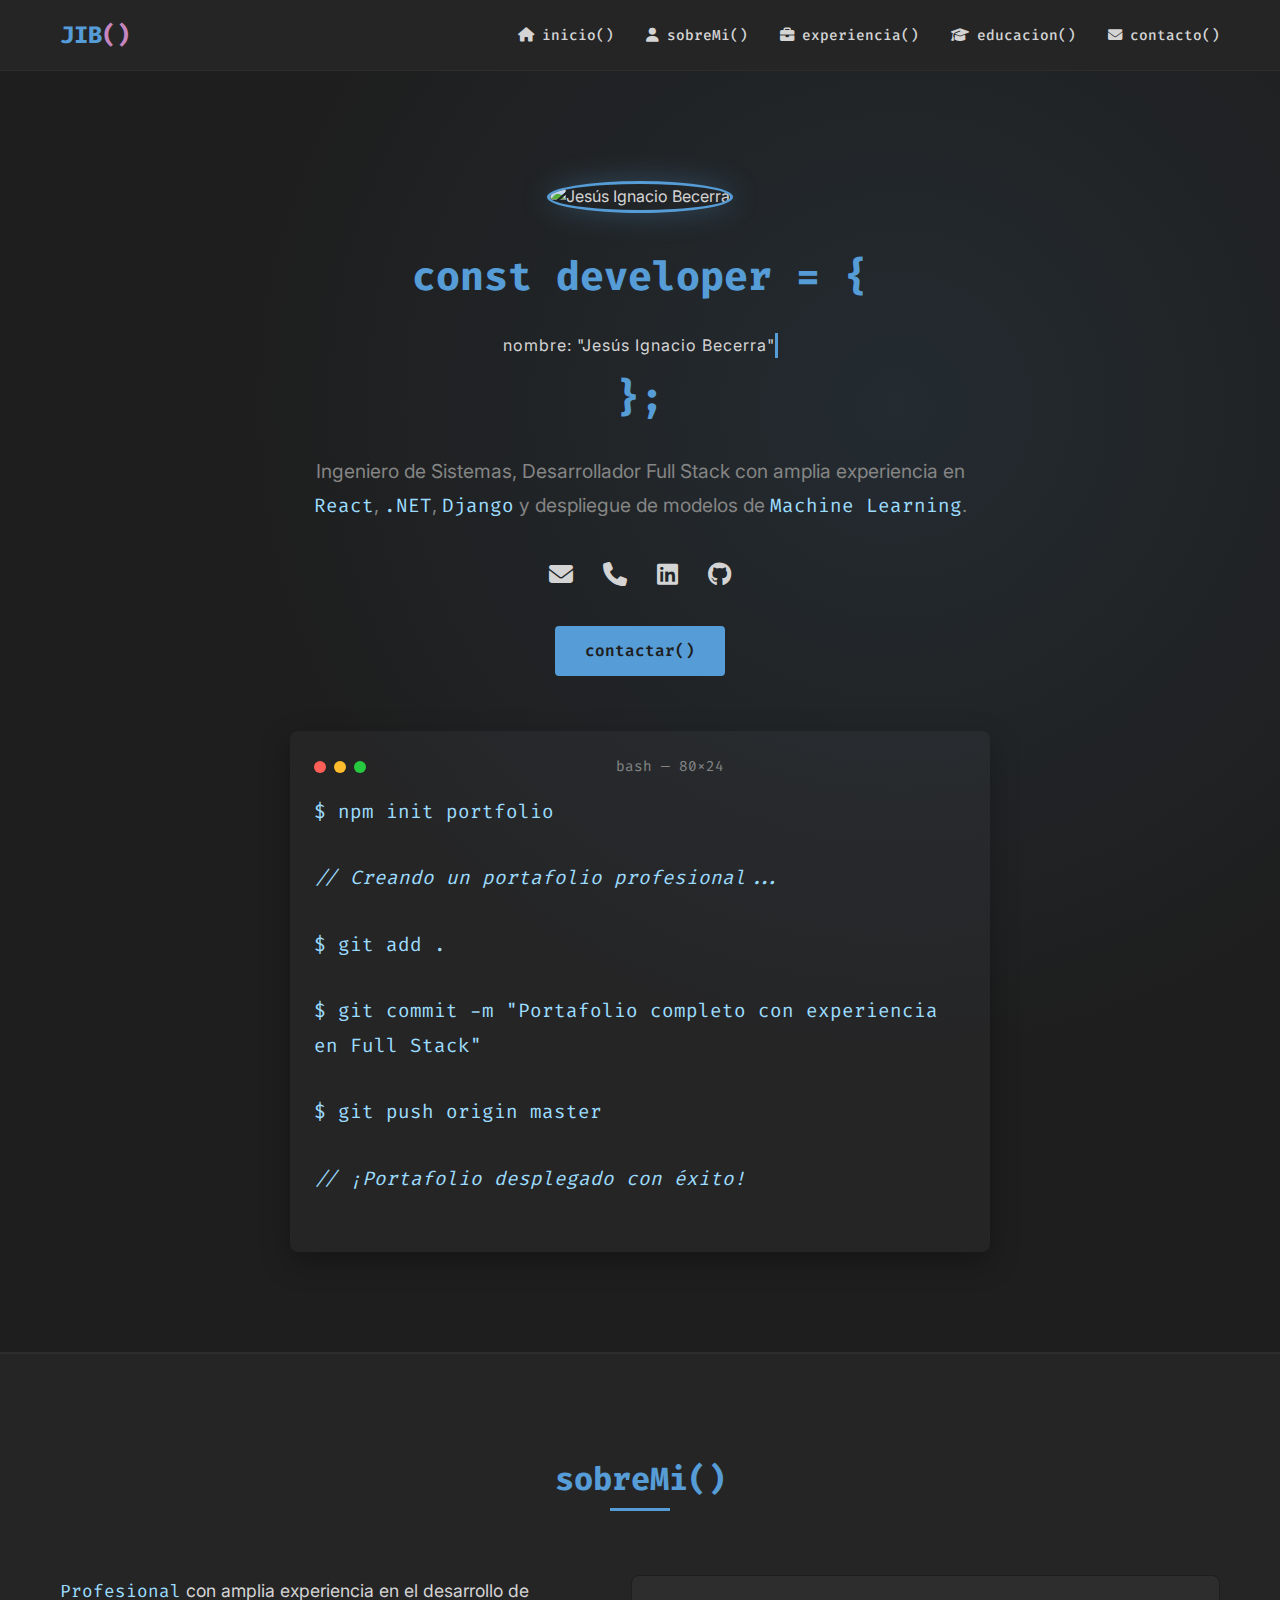
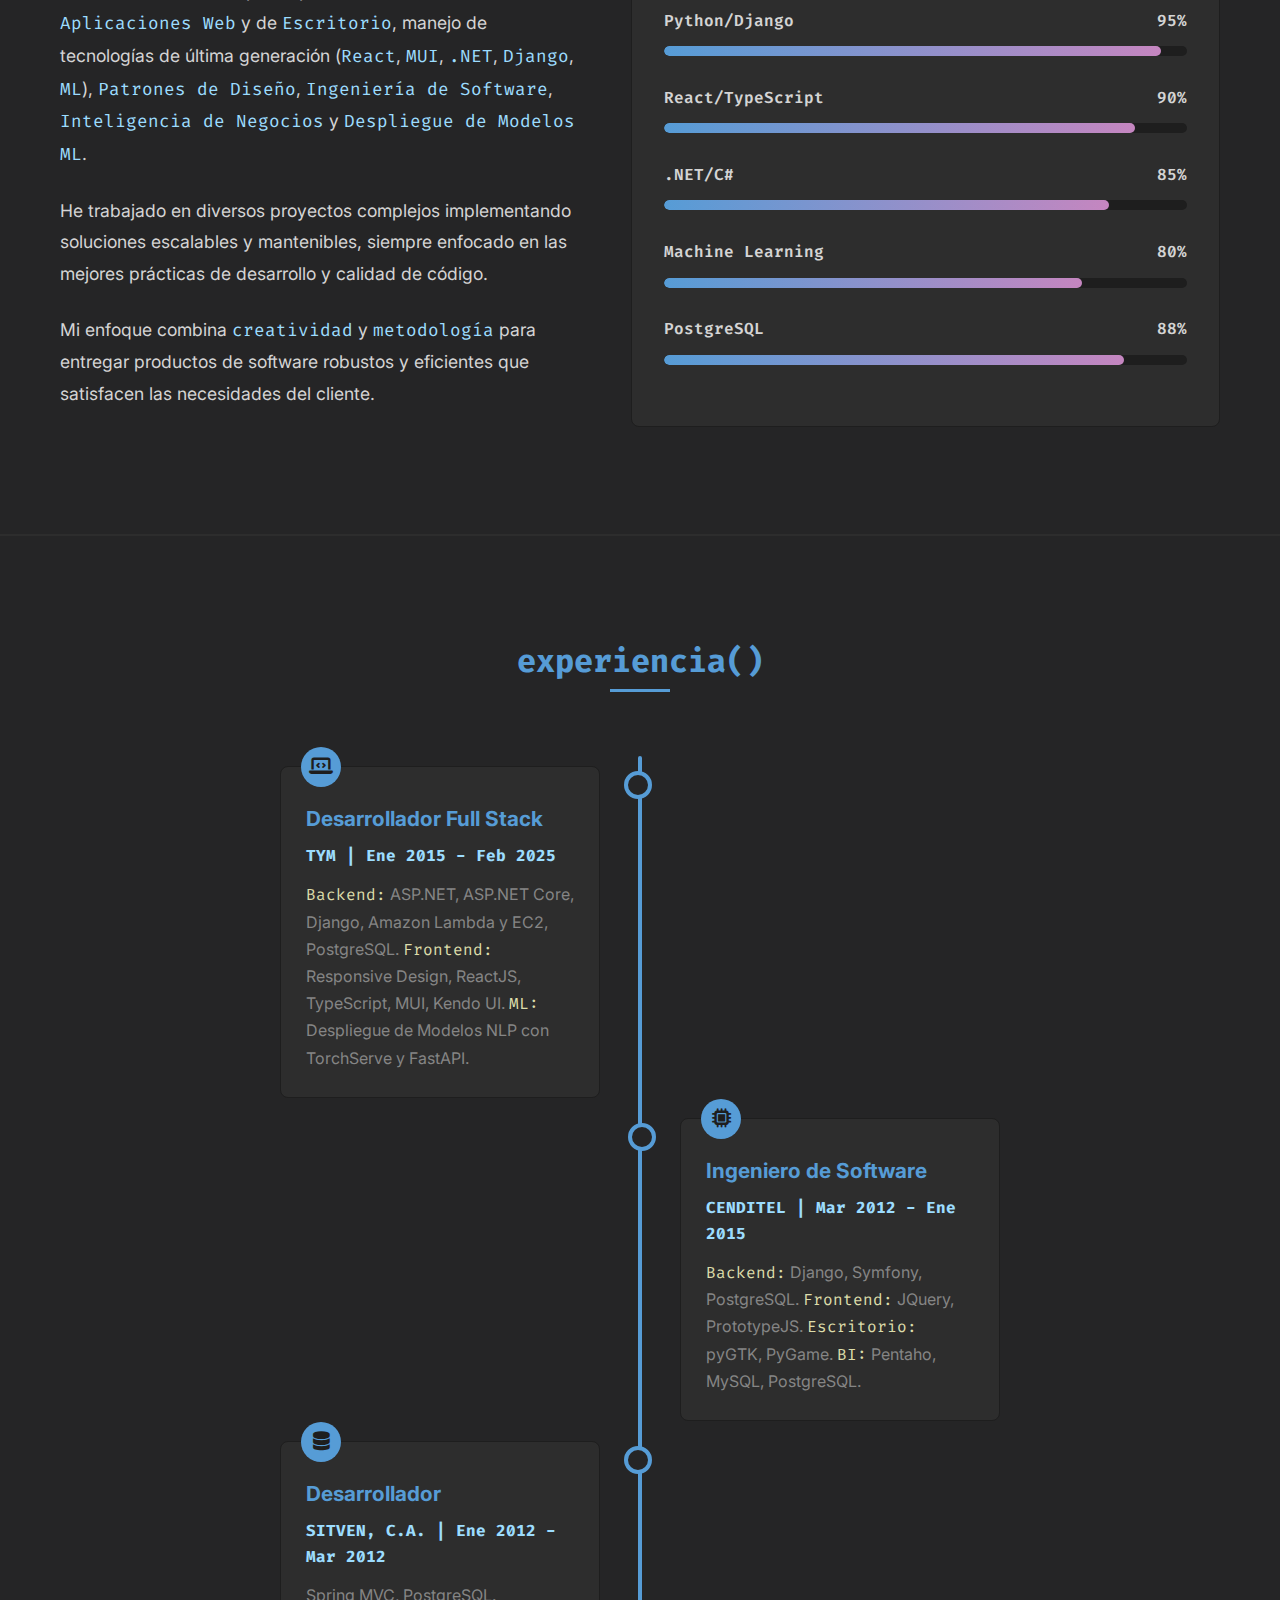
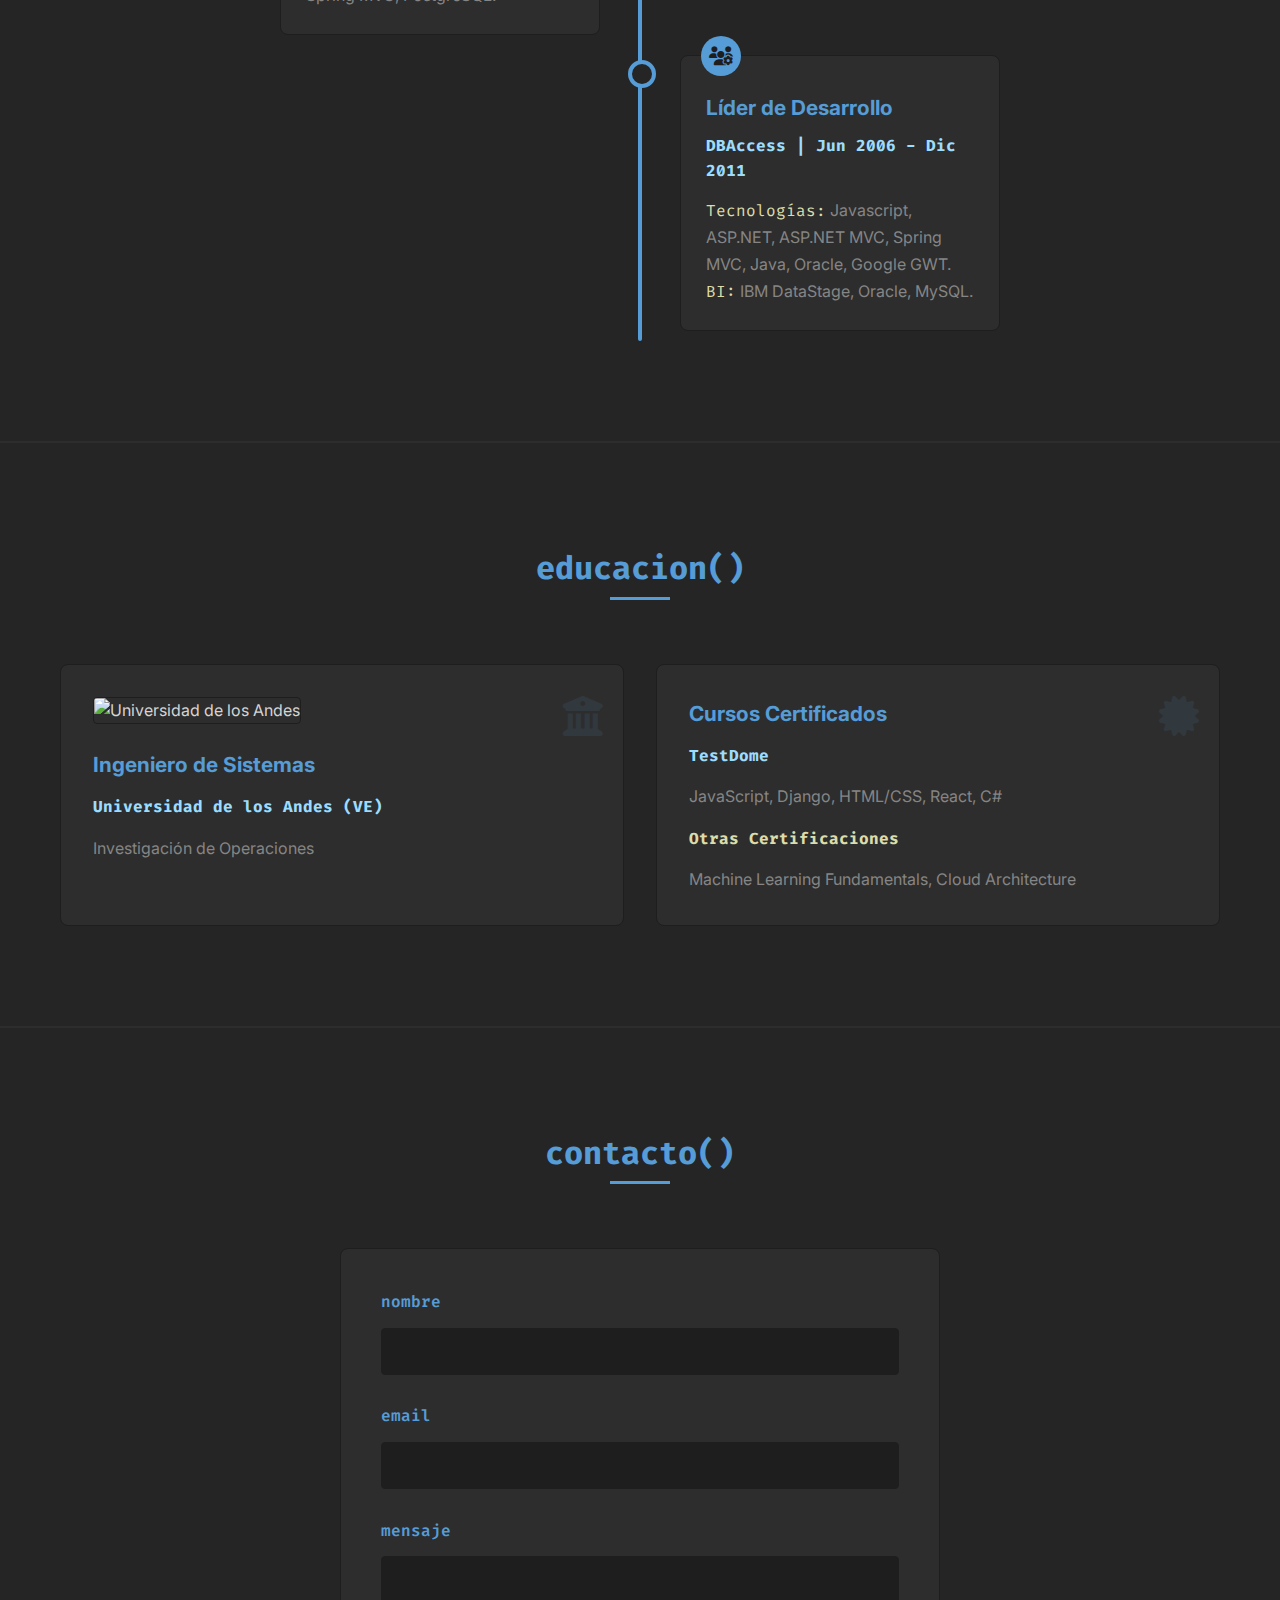
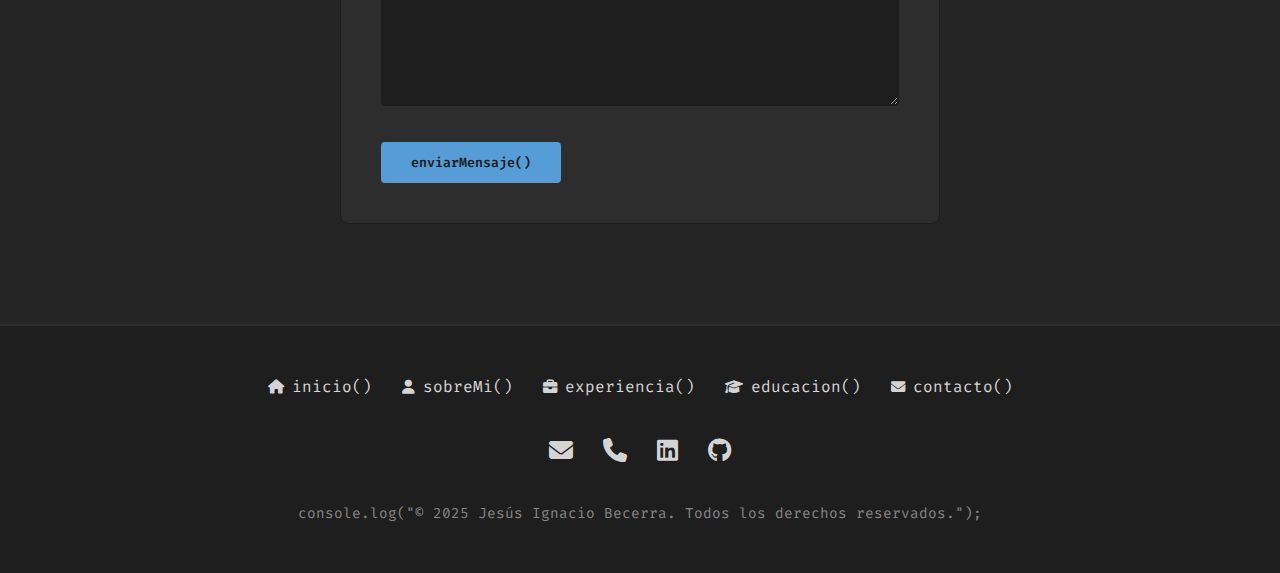
==== index.html @ 520ccb28 "Initial commit" ====
<!DOCTYPE html>
<html lang="es">
<head>
    <meta charset="UTF-8">
    <meta name="viewport" content="width=device-width, initial-scale=1.0">
    <title>Jesús Ignacio Becerra - Desarrollador Full Stack</title>
    <link rel="stylesheet" href="https://cdnjs.cloudflare.com/ajax/libs/font-awesome/6.4.0/css/all.min.css">
    <link href="https://fonts.googleapis.com/css2?family=Fira+Code:wght@400;500;700&family=Inter:wght@400;600;700&display=swap" rel="stylesheet">
    <link rel="stylesheet" href="styles.css">
</head>
<body>
    <!-- Header -->
    <header id="header">
        <div class="container">
            <nav>
                <div class="logo">JIB<span>()</span></div>
                <ul class="nav-links">
                    <li><a href="#home"><i class="fas fa-home"></i> inicio()</a></li>
                    <li><a href="#about"><i class="fas fa-user"></i> sobreMi()</a></li>
                    <li><a href="#experience"><i class="fas fa-briefcase"></i> experiencia()</a></li>
                    <li><a href="#education"><i class="fas fa-graduation-cap"></i> educacion()</a></li>
                    <li><a href="#contact"><i class="fas fa-envelope"></i> contacto()</a></li>
                </ul>
                <div class="hamburger">
                    <i class="fas fa-bars"></i>
                </div>
            </nav>
        </div>
    </header>

    <!-- Hero Section -->
    <section id="home" class="hero">
        <div class="container">
            <div class="hero-content">
                <img src="https://via.placeholder.com/150" alt="Jesús Ignacio Becerra" class="profile-img">
                <h1><span class="code-font">const</span> developer = <span class="code-font">{</span></h1>
                <div class="typewriter">nombre: "Jesús Ignacio Becerra"</div>
                <h1><span class="code-font">}</span>;</h1>
                <p>Ingeniero de Sistemas, Desarrollador Full Stack con amplia experiencia en <span>React</span>, <span>.NET</span>, <span>Django</span> y despliegue de modelos de <span>Machine Learning</span>.</p>
                <div class="social-links">
                    <a href="mailto:jesusignaciob@gmail.com"><i class="fas fa-envelope"></i></a>
                    <a href="tel:+584248899900"><i class="fas fa-phone"></i></a>
                    <a href="www.linkedin.com/in/jesusignaciobecerra"><i class="fab fa-linkedin"></i></a>
                    <a href="#"><i class="fab fa-github"></i></a>
                </div>
                <a href="#contact" class="btn">contactar()</a>
            </div>

            <div class="terminal">
                <div class="terminal-header">
                    <div class="terminal-btn red"></div>
                    <div class="terminal-btn yellow"></div>
                    <div class="terminal-btn green"></div>
                    <div class="terminal-title">bash — 80×24</div>
                </div>
                <div class="terminal-body">
                    <p><span class="terminal-prompt">$</span> <span class="terminal-command">npm init portfolio</span></p>
                    <p><span class="terminal-comment">// Creando un portafolio profesional...</span></p>
                    <p><span class="terminal-prompt">$</span> <span class="terminal-command">git add .</span></p>
                    <p><span class="terminal-prompt">$</span> <span class="terminal-command">git commit -m "Portafolio completo con experiencia en Full Stack"</span></p>
                    <p><span class="terminal-prompt">$</span> <span class="terminal-command">git push origin master</span></p>
                    <p><span class="terminal-comment">// ¡Portafolio desplegado con éxito!</span></p>
                </div>
            </div>
        </div>
    </section>

    <!-- About Section -->
    <section id="about" class="section">
        <div class="container">
            <div class="section-title">
                <h2>sobreMi()</h2>
            </div>
            <div class="about-content">
                <div class="about-text">
                    <p><span>Profesional</span> con amplia experiencia en el desarrollo de <span>Aplicaciones Web</span> y de <span>Escritorio</span>, manejo de tecnologías de última generación (<span>React</span>, <span>MUI</span>, <span>.NET</span>, <span>Django</span>, <span>ML</span>), <span>Patrones de Diseño</span>, <span>Ingeniería de Software</span>, <span>Inteligencia de Negocios</span> y <span>Despliegue de Modelos ML</span>.</p>
                    <p>He trabajado en diversos proyectos complejos implementando soluciones escalables y mantenibles, siempre enfocado en las mejores prácticas de desarrollo y calidad de código.</p>
                    <p>Mi enfoque combina <span>creatividad</span> y <span>metodología</span> para entregar productos de software robustos y eficientes que satisfacen las necesidades del cliente.</p>
                </div>
                <div class="skills">
                    <div class="skill-item">
                        <div class="skill-name">
                            <span>Python/Django</span>
                            <span>95%</span>
                        </div>
                        <div class="skill-bar">
                            <div class="skill-progress" style="width: 95%;"></div>
                        </div>
                    </div>
                    <div class="skill-item">
                        <div class="skill-name">
                            <span>React/TypeScript</span>
                            <span>90%</span>
                        </div>
                        <div class="skill-bar">
                            <div class="skill-progress" style="width: 90%;"></div>
                        </div>
                    </div>
                    <div class="skill-item">
                        <div class="skill-name">
                            <span>.NET/C#</span>
                            <span>85%</span>
                        </div>
                        <div class="skill-bar">
                            <div class="skill-progress" style="width: 85%;"></div>
                        </div>
                    </div>
                    <div class="skill-item">
                        <div class="skill-name">
                            <span>Machine Learning</span>
                            <span>80%</span>
                        </div>
                        <div class="skill-bar">
                            <div class="skill-progress" style="width: 80%;"></div>
                        </div>
                    </div>
                    <div class="skill-item">
                        <div class="skill-name">
                            <span>PostgreSQL</span>
                            <span>88%</span>
                        </div>
                        <div class="skill-bar">
                            <div class="skill-progress" style="width: 88%;"></div>
                        </div>
                    </div>
                </div>
            </div>
        </div>
    </section>

    <!-- Experience Section -->
    <section id="experience" class="section">
        <div class="container">
            <div class="section-title">
                <h2>experiencia()</h2>
            </div>
            <div class="timeline">
                <div class="timeline-item left">
                    <div class="timeline-content">
                        <div class="timeline-icon">
                            <i class="fas fa-laptop-code"></i>
                        </div>
                        <h3>Desarrollador Full Stack</h3>
                        <h4>TYM | Ene 2015 - Feb 2025</h4>
                        <p><span>Backend:</span> ASP.NET, ASP.NET Core, Django, Amazon Lambda y EC2, PostgreSQL. <span>Frontend:</span> Responsive Design, ReactJS, TypeScript, MUI, Kendo UI. <span>ML:</span> Despliegue de Modelos NLP con TorchServe y FastAPI.</p>
                    </div>
                </div>
                <div class="timeline-item right">
                    <div class="timeline-content">
                        <div class="timeline-icon">
                            <i class="fas fa-microchip"></i>
                        </div>
                        <h3>Ingeniero de Software</h3>
                        <h4>CENDITEL | Mar 2012 - Ene 2015</h4>
                        <p><span>Backend:</span> Django, Symfony, PostgreSQL. <span>Frontend:</span> JQuery, PrototypeJS. <span>Escritorio:</span> pyGTK, PyGame. <span>BI:</span> Pentaho, MySQL, PostgreSQL.</p>
                    </div>
                </div>
                <div class="timeline-item left">
                    <div class="timeline-content">
                        <div class="timeline-icon">
                            <i class="fas fa-database"></i>
                        </div>
                        <h3>Desarrollador</h3>
                        <h4>SITVEN, C.A. | Ene 2012 - Mar 2012</h4>
                        <p>Spring MVC, PostgreSQL.</p>
                    </div>
                </div>
                <div class="timeline-item right">
                    <div class="timeline-content">
                        <div class="timeline-icon">
                            <i class="fas fa-users-cog"></i>
                        </div>
                        <h3>Líder de Desarrollo</h3>
                        <h4>DBAccess | Jun 2006 - Dic 2011</h4>
                        <p><span>Tecnologías:</span> Javascript, ASP.NET, ASP.NET MVC, Spring MVC, Java, Oracle, Google GWT. <span>BI:</span> IBM DataStage, Oracle, MySQL.</p>
                    </div>
                </div>
            </div>
        </div>
    </section>

    <!-- Education Section -->
    <section id="education" class="section">
        <div class="container">
            <div class="section-title">
                <h2>educacion()</h2>
            </div>
            <div class="education-grid">
                <div class="education-card">
                    <div class="education-icon">
                        <i class="fas fa-university"></i>
                    </div>
                    <img src="https://upload.wikimedia.org/wikipedia/commons/thumb/7/7e/Universidad_de_los_Andes_%28Venezuela%29_-_Biblioteca.jpg/800px-Universidad_de_los_Andes_%28Venezuela%29_-_Biblioteca.jpg" alt="Universidad de los Andes" class="university-img">
                    <h3>Ingeniero de Sistemas</h3>
                    <h4>Universidad de los Andes (VE)</h4>
                    <p>Investigación de Operaciones</p>
                </div>
                <div class="education-card">
                    <div class="education-icon">
                        <i class="fas fa-certificate"></i>
                    </div>
                    <h3>Cursos Certificados</h3>
                    <h4>TestDome</h4>
                    <p>JavaScript, Django, HTML/CSS, React, C#</p>
                    <h4 style="margin-top: 1rem; color: var(--yellow);">Otras Certificaciones</h4>
                    <p>Machine Learning Fundamentals, Cloud Architecture</p>
                </div>
            </div>
        </div>
    </section>

    <!-- Contact Section -->
    <section id="contact" class="section">
        <div class="container">
            <div class="section-title">
                <h2>contacto()</h2>
            </div>
            <div class="contact-form">
                <form id="contactForm">
                    <div class="form-group">
                        <label for="name">nombre</label>
                        <input type="text" id="name" required>
                    </div>
                    <div class="form-group">
                        <label for="email">email</label>
                        <input type="email" id="email" required>
                    </div>
                    <div class="form-group">
                        <label for="message">mensaje</label>
                        <textarea id="message" required></textarea>
                    </div>
                    <button type="submit" class="btn">enviarMensaje()</button>
                </form>
            </div>
        </div>
    </section>

    <!-- Footer -->
    <footer>
        <div class="container">
            <div class="footer-content">
                <ul class="footer-links">
                    <li><a href="#home"><i class="fas fa-home"></i> inicio()</a></li>
                    <li><a href="#about"><i class="fas fa-user"></i> sobreMi()</a></li>
                    <li><a href="#experience"><i class="fas fa-briefcase"></i> experiencia()</a></li>
                    <li><a href="#education"><i class="fas fa-graduation-cap"></i> educacion()</a></li>
                    <li><a href="#contact"><i class="fas fa-envelope"></i> contacto()</a></li>
                </ul>
                <div class="social-links-footer">
                    <a href="mailto:jesusignaciob@gmail.com"><i class="fas fa-envelope"></i></a>
                    <a href="tel:+584248899900"><i class="fas fa-phone"></i></a>
                    <a href="www.linkedin.com/in/jesusignaciobecerra"><i class="fab fa-linkedin"></i></a>
                    <a href="#"><i class="fab fa-github"></i></a>
                </div>
                <div class="copyright">
                    console.log("© 2025 Jesús Ignacio Becerra. Todos los derechos reservados.");
                </div>
            </div>
        </div>
    </footer>

    <script>
        // Mobile menu toggle
        const hamburger = document.querySelector('.hamburger');
        const navLinks = document.querySelector('.nav-links');
        
        hamburger.addEventListener('click', () => {
            navLinks.classList.toggle('active');
            hamburger.classList.toggle('fa-times');
        });
        
        // Close menu when clicking on a link
        document.querySelectorAll('.nav-links a').forEach(link => {
            link.addEventListener('click', () => {
                navLinks.classList.remove('active');
                hamburger.classList.remove('fa-times');
            });
        });
        
        // Smooth scrolling for anchor links
        document.querySelectorAll('a[href^="#"]').forEach(anchor => {
            anchor.addEventListener('click', function(e) {
                e.preventDefault();
                
                const targetId = this.getAttribute('href');
                const targetElement = document.querySelector(targetId);
                
                window.scrollTo({
                    top: targetElement.offsetTop - 80,
                    behavior: 'smooth'
                });
            });
        });
        
        // Animate skill bars when section is visible
        const skillsSection = document.querySelector('#about');
        const skillBars = document.querySelectorAll('.skill-progress');
        
        function animateSkillBars() {
        skillBars.forEach((bar) => {
          const width = bar.style.width;
          bar.style.width = "0";
          setTimeout(() => {
            bar.style.width = width;
          }, 300);
        });
      }

      // Contact form
      const contactForm = document.getElementById("contactForm");

      contactForm.addEventListener("submit", (e) => {
        e.preventDefault();

        // Get form values
        const name = document.getElementById("name").value;
        const email = document.getElementById("email").value;
        const message = document.getElementById("message").value;

        // Here you would typically send the form data to a server
        console.log("Form submitted:", { name, email, message });

        // Show success message
        alert(
          "¡Mensaje enviado con éxito! Me pondré en contacto contigo pronto."
        );

        // Reset form
        contactForm.reset();
      });
    </script>
  </body>
</html>
---- styles.css ----
:root {
    --bg-dark: #1e1e1e;
    --bg-light: #252526;
    --bg-lighter: #2d2d2d;
    --primary: #569cd6;
    --secondary: #9cdcfe;
    --accent: #ce9178;
    --text: #d4d4d4;
    --text-light: #858585;
    --green: #608b4e;
    --purple: #c586c0;
    --yellow: #dcdcaa;
    --orange: #ce9178;
  }
  
  * {
    margin: 0;
    padding: 0;
    box-sizing: border-box;
  }
  
  body {
    color: var(--text);
    line-height: 1.6;
    background-color: var(--bg-dark);
    font-family: "Inter", sans-serif;
    overflow-x: hidden;
  }
  
  .code-font {
    font-family: "Fira Code", monospace;
  }
  
  .container {
    max-width: 1200px;
    margin: 0 auto;
    padding: 0 20px;
  }
  
  /* Animaciones */
  @keyframes fadeIn {
    from {
      opacity: 0;
      transform: translateY(20px);
    }
    to {
      opacity: 1;
      transform: translateY(0);
    }
  }
  
  @keyframes blink {
    0%,
    100% {
      opacity: 1;
    }
    50% {
      opacity: 0;
    }
  }
  
  @keyframes typewriter {
    from {
      width: 0;
    }
    to {
      width: 100%;
    }
  }
  
  /* Header */
  header {
    background-color: var(--bg-light);
    color: var(--text);
    padding: 1rem 0;
    position: fixed;
    width: 100%;
    top: 0;
    z-index: 1000;
    border-bottom: 1px solid var(--bg-lighter);
  }
  
  nav {
    display: flex;
    justify-content: space-between;
    align-items: center;
  }
  
  .logo {
    font-size: 1.5rem;
    font-weight: 700;
    color: var(--primary);
    font-family: "Fira Code", monospace;
  }
  
  .logo span {
    color: var(--purple);
  }
  
  .nav-links {
    display: flex;
    list-style: none;
  }
  
  .nav-links li {
    margin-left: 2rem;
  }
  
  .nav-links a {
    color: var(--text);
    text-decoration: none;
    font-weight: 500;
    transition: all 0.3s;
    display: flex;
    align-items: center;
    font-family: "Fira Code", monospace;
    font-size: 0.9rem;
  }
  
  .nav-links a i {
    margin-right: 8px;
    font-size: 0.9rem;
  }
  
  .nav-links a:hover {
    color: var(--secondary);
  }
  
  .hamburger {
    display: none;
    cursor: pointer;
    font-size: 1.5rem;
    color: var(--text);
  }
  
  /* Hero Section */
  .hero {
    padding: 180px 0 100px;
    background-color: var(--bg-dark);
    position: relative;
    overflow: hidden;
  }
  
  .hero::before {
    content: "";
    position: absolute;
    top: 0;
    left: 0;
    width: 100%;
    height: 100%;
    background: radial-gradient(
      circle at 70% 30%,
      rgba(86, 156, 214, 0.1) 0%,
      transparent 50%
    );
    z-index: 0;
  }
  
  .hero-content {
    position: relative;
    z-index: 1;
    max-width: 800px;
    margin: 0 auto;
    text-align: center;
  }
  
  .profile-img {
    width: 150px;
    height: 150px;
    border-radius: 50%;
    object-fit: cover;
    border: 3px solid var(--primary);
    margin-bottom: 2rem;
    box-shadow: 0 0 30px rgba(86, 156, 214, 0.3);
    animation: fadeIn 1s ease;
  }
  
  .hero h1 {
    font-size: 2.5rem;
    margin-bottom: 1.5rem;
    color: var(--primary);
    font-family: "Fira Code", monospace;
    animation: fadeIn 1s ease;
  }
  
  .typewriter {
    display: inline-block;
    overflow: hidden;
    border-right: 3px solid var(--primary);
    white-space: nowrap;
    margin: 0 auto;
    letter-spacing: 1px;
    animation: typewriter 3.5s steps(40, end), blink 0.75s step-end infinite;
  }
  
  .hero p {
    font-size: 1.2rem;
    color: var(--text-light);
    max-width: 700px;
    margin: 0 auto 2rem;
    line-height: 1.8;
    animation: fadeIn 1.5s ease;
  }
  
  .hero p span {
    color: var(--secondary);
    font-family: "Fira Code", monospace;
  }
  
  .social-links {
    display: flex;
    justify-content: center;
    margin-bottom: 2rem;
    animation: fadeIn 2s ease;
  }
  
  .social-links a {
    color: var(--text);
    font-size: 1.5rem;
    margin: 0 15px;
    transition: all 0.3s;
  }
  
  .social-links a:hover {
    color: var(--primary);
    transform: translateY(-5px);
  }
  
  .btn {
    display: inline-block;
    background-color: var(--primary);
    color: var(--bg-dark);
    padding: 12px 30px;
    border-radius: 4px;
    text-decoration: none;
    font-weight: 600;
    transition: all 0.3s;
    border: none;
    cursor: pointer;
    font-family: "Fira Code", monospace;
    animation: fadeIn 2s ease;
    position: relative;
    overflow: hidden;
  }
  
  .btn::after {
    content: "";
    position: absolute;
    top: 0;
    left: 0;
    width: 100%;
    height: 100%;
    background: linear-gradient(
      90deg,
      transparent,
      rgba(255, 255, 255, 0.2),
      transparent
    );
    transform: translateX(-100%);
    transition: transform 0.6s;
  }
  
  .btn:hover::after {
    transform: translateX(100%);
  }
  
  .btn:hover {
    background-color: var(--secondary);
    color: var(--bg-dark);
    transform: translateY(-3px);
    box-shadow: 0 5px 15px rgba(86, 156, 214, 0.4);
  }
  
  /* Terminal Effect */
  .terminal {
    background-color: var(--bg-light);
    border-radius: 8px;
    padding: 1.5rem;
    margin: 3rem auto 0;
    max-width: 700px;
    box-shadow: 0 10px 30px rgba(0, 0, 0, 0.3);
    animation: fadeIn 2.5s ease;
  }
  
  .terminal-header {
    display: flex;
    align-items: center;
    margin-bottom: 1rem;
  }
  
  .terminal-btn {
    width: 12px;
    height: 12px;
    border-radius: 50%;
    margin-right: 8px;
  }
  
  .terminal-btn.red {
    background-color: #ff5f56;
  }
  
  .terminal-btn.yellow {
    background-color: #ffbd2e;
  }
  
  .terminal-btn.green {
    background-color: #27c93f;
  }
  
  .terminal-title {
    flex-grow: 1;
    text-align: center;
    color: var(--text-light);
    font-family: "Fira Code", monospace;
    font-size: 0.9rem;
  }
  
  .terminal-body {
    font-family: "Fira Code", monospace;
    font-size: 0.95rem;
    line-height: 1.6;
  }
  
  .terminal-prompt {
    color: var(--green);
  }
  
  .terminal-command {
    color: var(--secondary);
  }
  
  .terminal-comment {
    color: var(--text-light);
    font-style: italic;
  }
  
  /* Sections */
  section {
    padding: 100px 0;
    background-color: var(--bg-light);
    border-top: 1px solid var(--bg-lighter);
    border-bottom: 1px solid var(--bg-lighter);
  }
  
  .section-title {
    text-align: center;
    margin-bottom: 4rem;
  }
  
  .section-title h2 {
    font-size: 2rem;
    color: var(--primary);
    display: inline-block;
    padding-bottom: 5px;
    font-family: "Fira Code", monospace;
    position: relative;
  }
  
  .section-title h2::after {
    content: "";
    position: absolute;
    width: 60px;
    height: 3px;
    background-color: var(--primary);
    bottom: 0;
    left: 50%;
    transform: translateX(-50%);
  }
  
  /* About Section */
  .about-content {
    display: flex;
    flex-wrap: wrap;
    justify-content: space-between;
    align-items: flex-start;
  }
  
  .about-text {
    flex: 1;
    min-width: 300px;
    padding-right: 3rem;
  }
  
  .about-text p {
    margin-bottom: 1.5rem;
    font-size: 1.1rem;
    line-height: 1.8;
    color: var(--text);
  }
  
  .about-text p span {
    color: var(--secondary);
    font-family: "Fira Code", monospace;
  }
  
  .skills {
    flex: 1;
    min-width: 300px;
    background-color: var(--bg-lighter);
    padding: 2rem;
    border-radius: 8px;
    border: 1px solid var(--bg-dark);
  }
  
  .skill-item {
    margin-bottom: 1.8rem;
  }
  
  .skill-name {
    display: flex;
    justify-content: space-between;
    margin-bottom: 0.8rem;
    font-weight: 600;
    font-family: "Fira Code", monospace;
    color: var(--text);
  }
  
  .skill-bar {
    height: 10px;
    background-color: var(--bg-dark);
    border-radius: 5px;
    overflow: hidden;
  }
  
  .skill-progress {
    height: 100%;
    background: linear-gradient(90deg, var(--primary), var(--purple));
    border-radius: 5px;
    width: 0;
    transition: width 1.5s ease;
  }
  
  /* Experience Section */
  .timeline {
    position: relative;
    max-width: 800px;
    margin: 0 auto;
  }
  
  .timeline::after {
    content: "";
    position: absolute;
    width: 4px;
    background-color: var(--primary);
    top: 0;
    bottom: 0;
    left: 50%;
    margin-left: -2px;
    border-radius: 5px;
  }
  
  .timeline-item {
    padding: 10px 40px;
    position: relative;
    width: 50%;
    box-sizing: border-box;
  }
  
  .timeline-item::after {
    content: "";
    position: absolute;
    width: 20px;
    height: 20px;
    background-color: var(--bg-light);
    border: 4px solid var(--primary);
    border-radius: 50%;
    top: 15px;
    z-index: 1;
  }
  
  .left {
    left: 0;
  }
  
  .right {
    left: 50%;
  }
  
  .left::after {
    right: -12px;
  }
  
  .right::after {
    left: -12px;
  }
  
  .timeline-content {
    padding: 25px;
    background-color: var(--bg-lighter);
    border-radius: 8px;
    border: 1px solid var(--bg-dark);
    position: relative;
    transition: all 0.3s;
  }
  
  .timeline-content:hover {
    transform: translateY(-5px);
    box-shadow: 0 10px 20px rgba(0, 0, 0, 0.2);
  }
  
  .timeline-icon {
    position: absolute;
    top: -20px;
    left: 20px;
    background-color: var(--primary);
    color: var(--bg-dark);
    width: 40px;
    height: 40px;
    border-radius: 50%;
    display: flex;
    align-items: center;
    justify-content: center;
    font-size: 1.2rem;
  }
  
  .timeline-content h3 {
    margin-bottom: 0.5rem;
    color: var(--primary);
    padding-top: 10px;
    font-size: 1.3rem;
  }
  
  .timeline-content h4 {
    color: var(--secondary);
    margin-bottom: 0.8rem;
    font-size: 1rem;
    font-family: "Fira Code", monospace;
  }
  
  .timeline-content p {
    color: var(--text-light);
    line-height: 1.7;
  }
  
  .timeline-content p span {
    color: var(--yellow);
    font-family: "Fira Code", monospace;
  }
  
  /* Education Section */
  .education-grid {
    display: grid;
    grid-template-columns: repeat(auto-fit, minmax(300px, 1fr));
    gap: 2rem;
  }
  
  .education-card {
    background-color: var(--bg-lighter);
    padding: 2rem;
    border-radius: 8px;
    border: 1px solid var(--bg-dark);
    transition: all 0.3s;
    position: relative;
    overflow: hidden;
  }
  
  .education-card:hover {
    transform: translateY(-5px);
    box-shadow: 0 10px 20px rgba(0, 0, 0, 0.2);
  }
  
  .education-icon {
    position: absolute;
    top: 20px;
    right: 20px;
    color: var(--primary);
    font-size: 2.5rem;
    opacity: 0.1;
    z-index: 0;
  }
  
  .university-img {
    width: 100%;
    height: 160px;
    object-fit: cover;
    border-radius: 4px;
    margin-bottom: 1.5rem;
    border: 1px solid var(--bg-dark);
  }
  
  .education-card h3 {
    color: var(--primary);
    margin-bottom: 0.8rem;
    position: relative;
    z-index: 1;
    font-size: 1.3rem;
  }
  
  .education-card h4 {
    color: var(--secondary);
    margin-bottom: 1rem;
    position: relative;
    z-index: 1;
    font-family: "Fira Code", monospace;
  }
  
  .education-card p {
    position: relative;
    z-index: 1;
    color: var(--text-light);
  }
  
  /* Contact Section */
  .contact-form {
    max-width: 600px;
    margin: 0 auto;
    background-color: var(--bg-lighter);
    padding: 2.5rem;
    border-radius: 8px;
    border: 1px solid var(--bg-dark);
  }
  
  .form-group {
    margin-bottom: 1.8rem;
  }
  
  .form-group label {
    display: block;
    margin-bottom: 0.8rem;
    font-weight: 600;
    color: var(--primary);
    font-family: "Fira Code", monospace;
  }
  
  .form-group input,
  .form-group textarea {
    width: 100%;
    padding: 12px;
    background-color: var(--bg-dark);
    border: 1px solid var(--bg-dark);
    border-radius: 4px;
    font-size: 1rem;
    color: var(--text);
    transition: all 0.3s;
    font-family: "Fira Code", monospace;
  }
  
  .form-group input:focus,
  .form-group textarea:focus {
    border-color: var(--primary);
    outline: none;
    box-shadow: 0 0 0 2px rgba(86, 156, 214, 0.3);
  }
  
  .form-group textarea {
    height: 150px;
    resize: vertical;
  }
  
  /* Footer */
  footer {
    background-color: var(--bg-dark);
    color: var(--text);
    text-align: center;
    padding: 3rem 0;
    border-top: 1px solid var(--bg-lighter);
  }
  
  .footer-content {
    max-width: 800px;
    margin: 0 auto;
  }
  
  .footer-links {
    display: flex;
    justify-content: center;
    list-style: none;
    margin-bottom: 2rem;
    flex-wrap: wrap;
  }
  
  .footer-links li {
    margin: 0 15px;
  }
  
  .footer-links a {
    color: var(--text);
    text-decoration: none;
    transition: all 0.3s;
    display: flex;
    align-items: center;
    font-family: "Fira Code", monospace;
  }
  
  .footer-links a i {
    margin-right: 8px;
    font-size: 0.9rem;
  }
  
  .footer-links a:hover {
    color: var(--primary);
  }
  
  .social-links-footer {
    display: flex;
    justify-content: center;
    margin-bottom: 2rem;
  }
  
  .social-links-footer a {
    color: var(--text);
    font-size: 1.5rem;
    margin: 0 15px;
    transition: all 0.3s;
  }
  
  .social-links-footer a:hover {
    color: var(--primary);
    transform: translateY(-3px);
  }
  
  .copyright {
    color: var(--text-light);
    font-size: 0.9rem;
    margin-top: 2rem;
    font-family: "Fira Code", monospace;
  }
  
  /* Responsive Design */
  @media (max-width: 768px) {
    .nav-links {
      position: fixed;
      top: 80px;
      left: -100%;
      width: 100%;
      height: calc(100vh - 80px);
      background-color: var(--bg-light);
      flex-direction: column;
      align-items: center;
      padding: 2rem;
      transition: left 0.4s ease;
      z-index: 999;
      border-top: 1px solid var(--bg-lighter);
    }
  
    .nav-links.active {
      left: 0;
    }
  
    .nav-links li {
      margin: 1.5rem 0;
      width: 100%;
      text-align: center;
    }
  
    .nav-links a {
      padding: 0.8rem 0;
      font-size: 1.1rem;
      justify-content: center;
    }
  
    .hamburger {
      display: block;
    }
  
    .hero {
      padding: 150px 0 80px;
    }
  
    .hero h1 {
      font-size: 2rem;
    }
  
    .hero p {
      font-size: 1rem;
    }
  
    .terminal {
      margin: 2rem auto 0;
    }
  
    .timeline::after {
      left: 31px;
    }
  
    .timeline-item {
      width: 100%;
      padding-left: 70px;
      padding-right: 25px;
    }
  
    .timeline-item::after {
      left: 21px;
    }
  
    .left::after,
    .right::after {
      left: 21px;
    }
  
    .right {
      left: 0;
    }
  
    .about-content {
      flex-direction: column;
    }
  
    .about-text {
      padding-right: 0;
      margin-bottom: 3rem;
    }
  
    .footer-links li {
      margin: 0.8rem 15px;
    }
  }
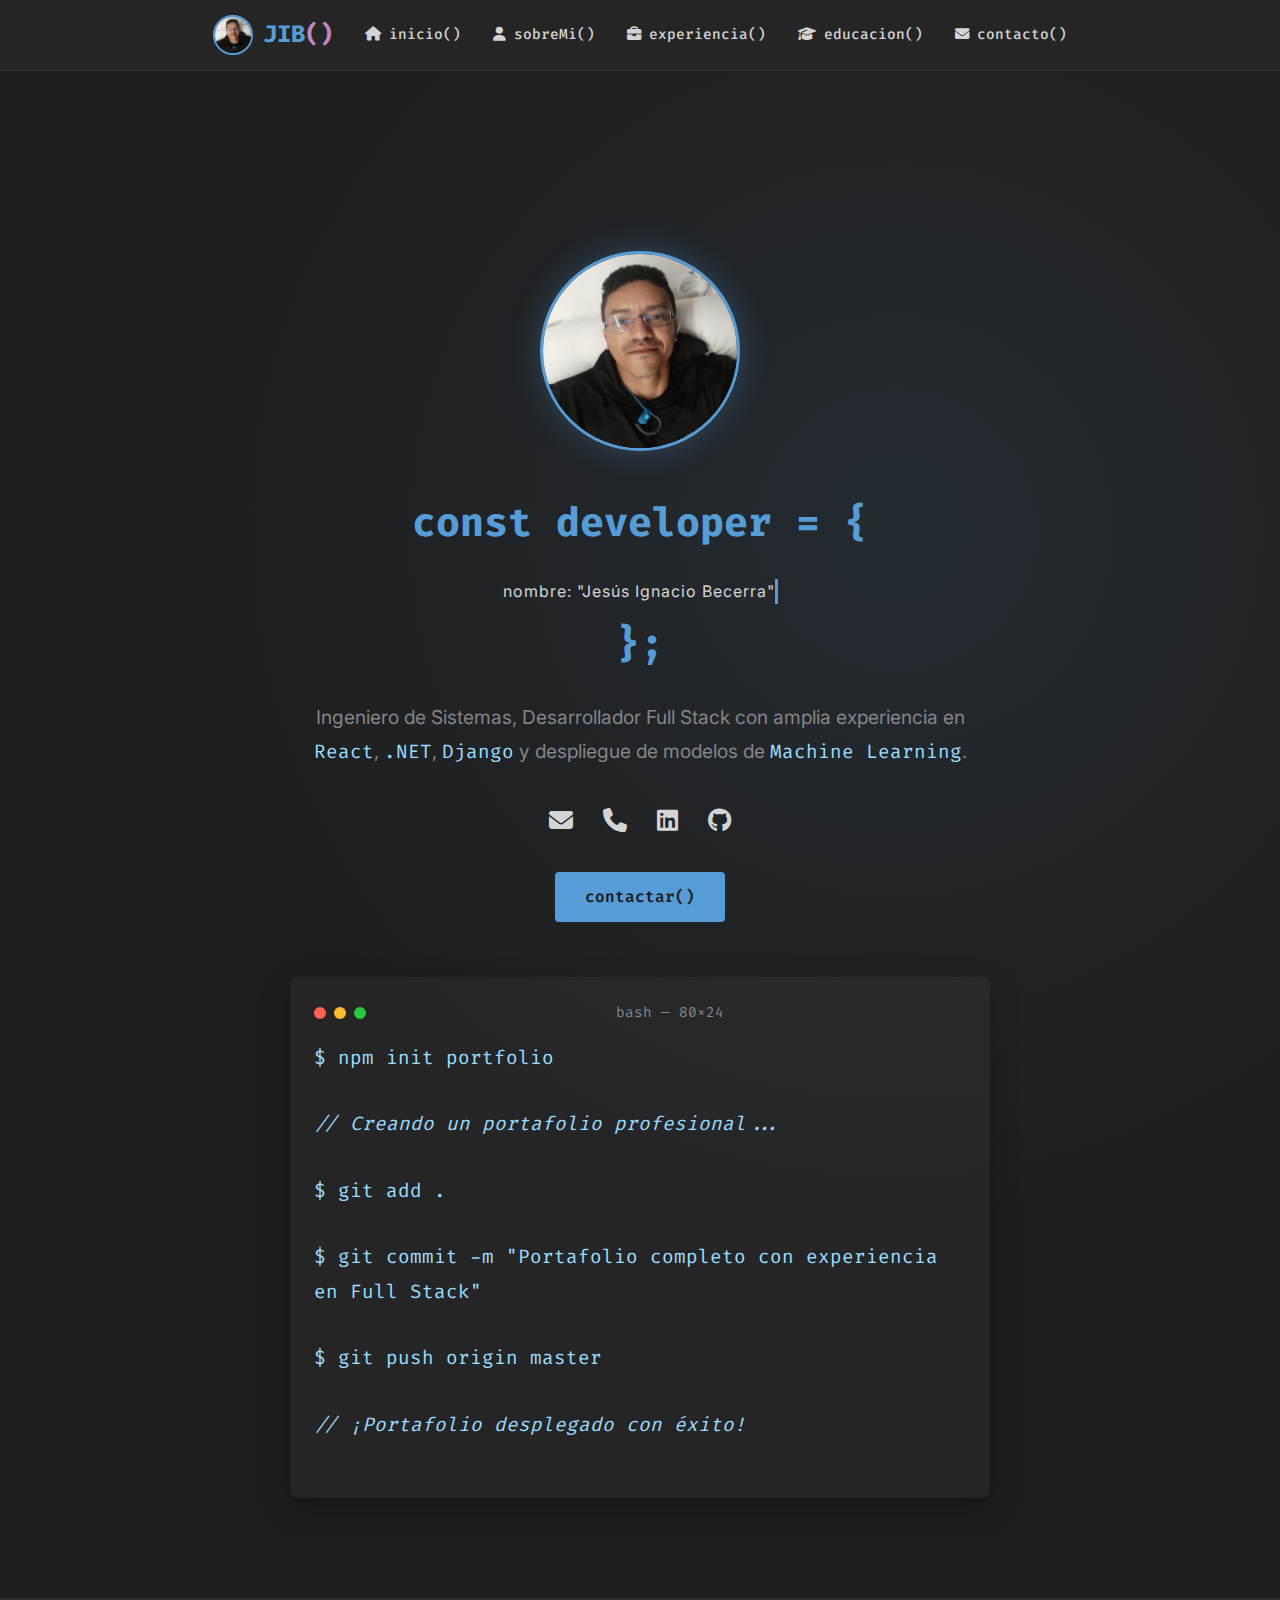
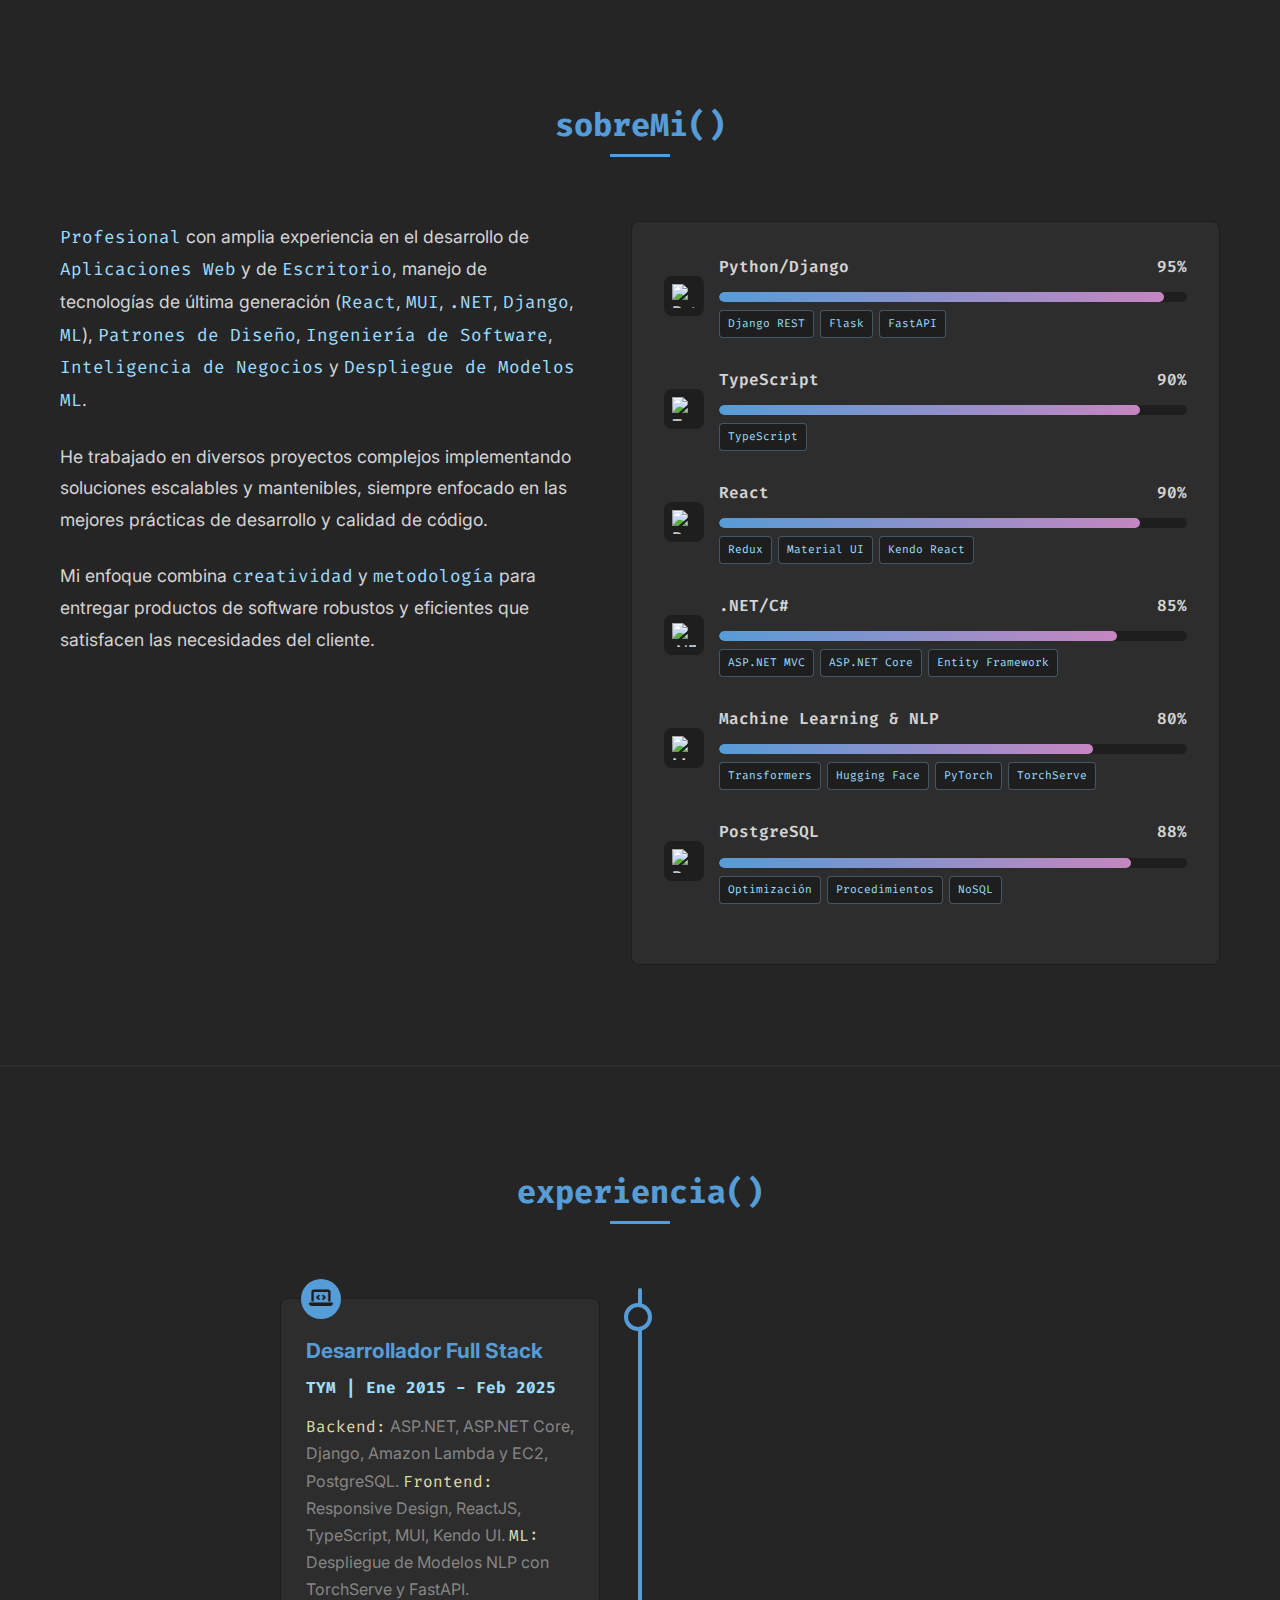
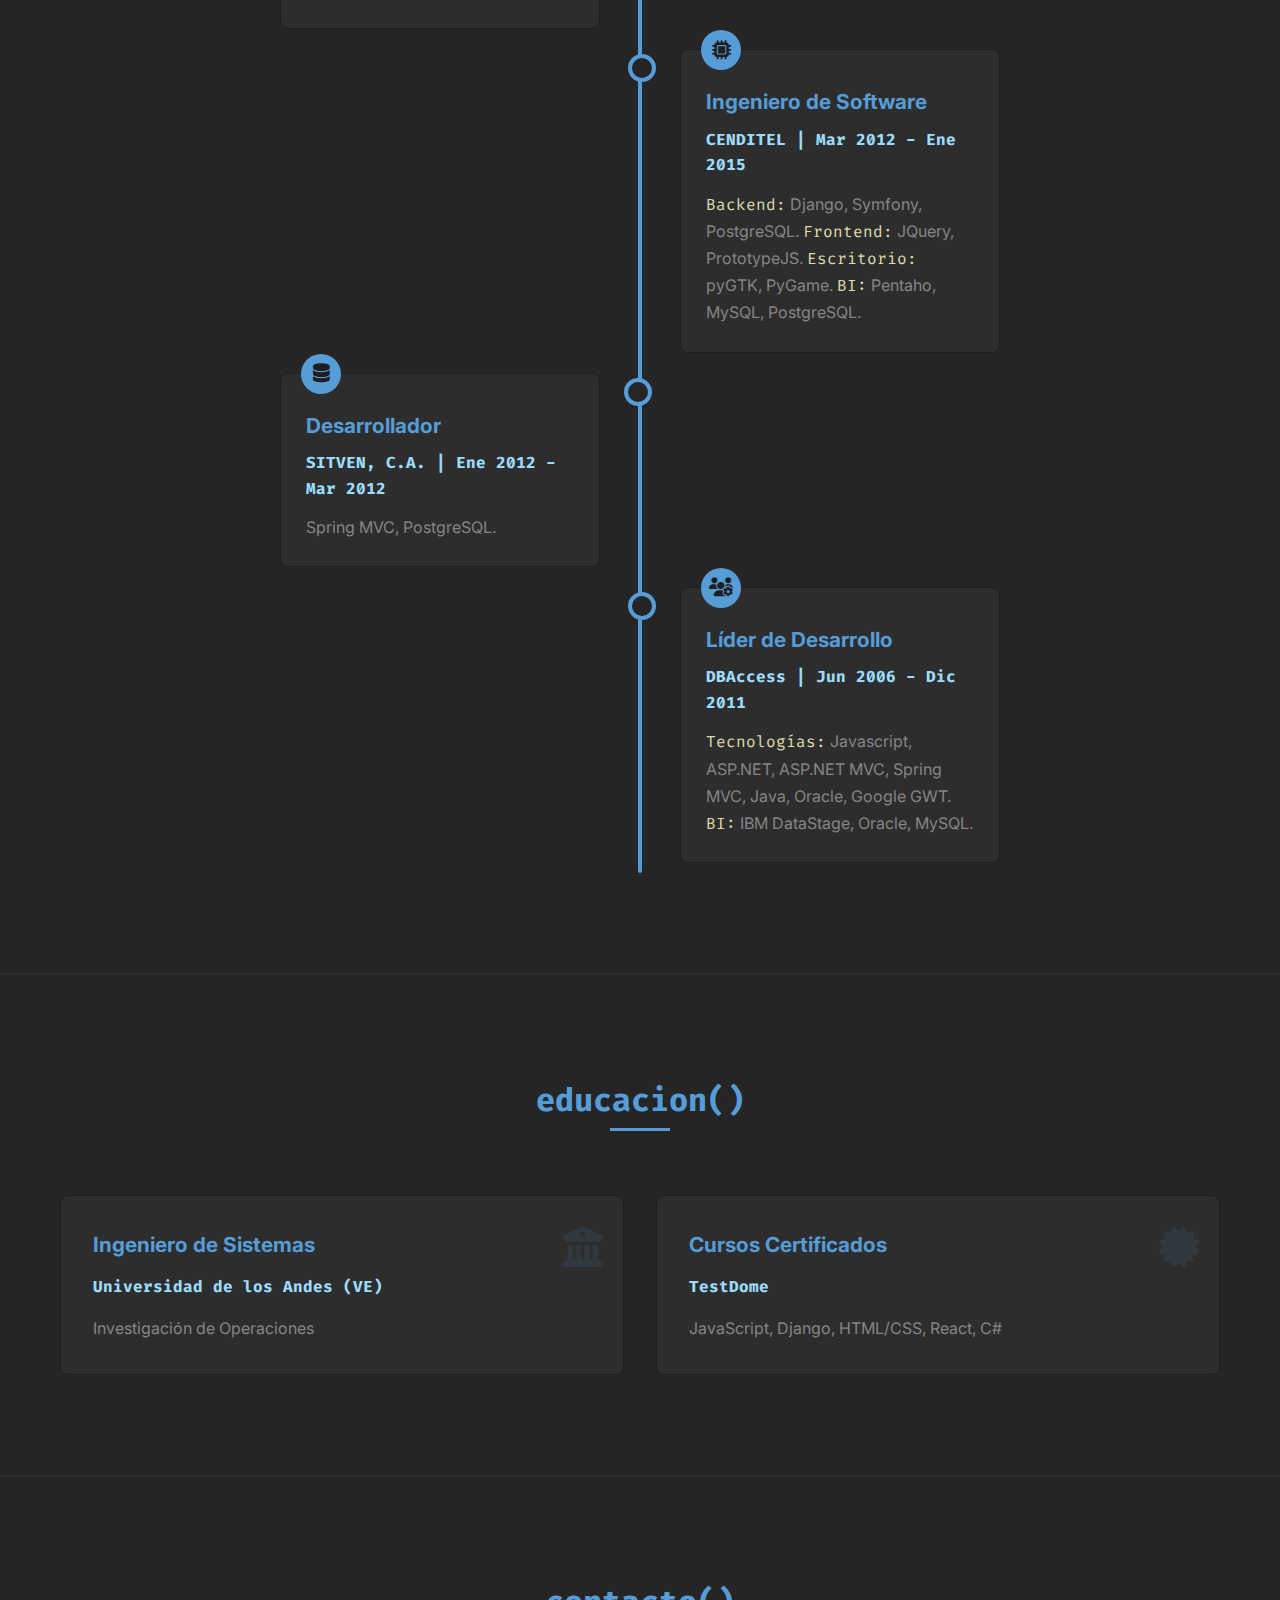
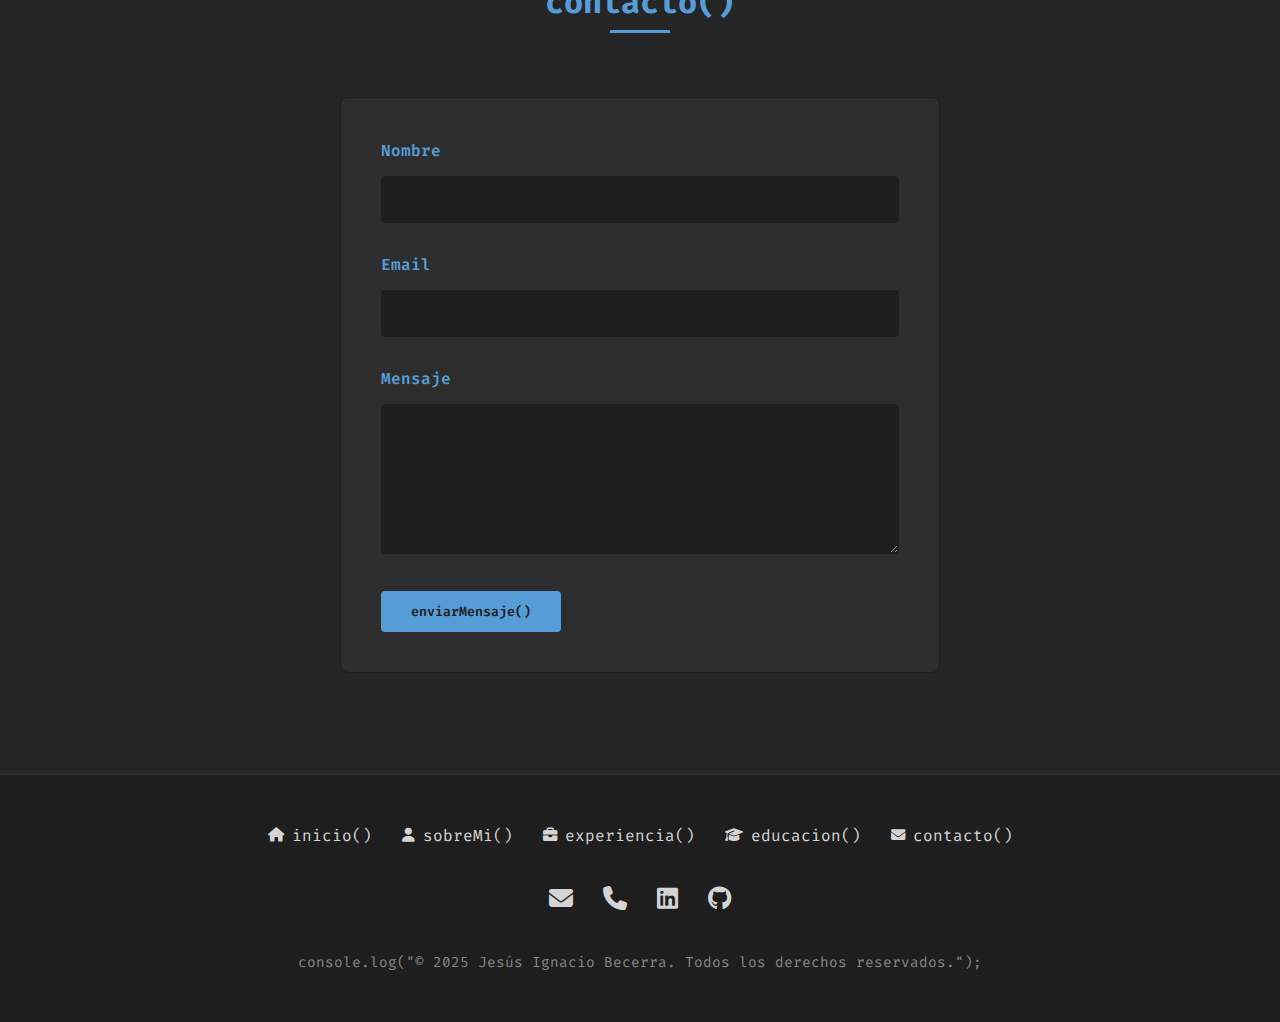
==== commit 4ebbe155: "Page Improvements: Added photo in Menu and Hero Section. Fixed Skills and remove University photo re" ====
--- a/index.html
+++ b/index.html
@@ -1,19 +1,26 @@
 <!DOCTYPE html>
 <html lang="es">
+
 <head>
     <meta charset="UTF-8">
     <meta name="viewport" content="width=device-width, initial-scale=1.0">
     <title>Jesús Ignacio Becerra - Desarrollador Full Stack</title>
     <link rel="stylesheet" href="https://cdnjs.cloudflare.com/ajax/libs/font-awesome/6.4.0/css/all.min.css">
-    <link href="https://fonts.googleapis.com/css2?family=Fira+Code:wght@400;500;700&family=Inter:wght@400;600;700&display=swap" rel="stylesheet">
+    <link
+        href="https://fonts.googleapis.com/css2?family=Fira+Code:wght@400;500;700&family=Inter:wght@400;600;700&display=swap"
+        rel="stylesheet">
     <link rel="stylesheet" href="styles.css">
 </head>
+
 <body>
     <!-- Header -->
     <header id="header">
         <div class="container">
             <nav>
-                <div class="logo">JIB<span>()</span></div>
+                <div class="logo-container">
+                    <img src="img/me40px.png" alt="Jesús Ignacio Becerra" class="header-photo">
+                    <div class="logo">JIB<span>()</span></div>
+                </div>
                 <ul class="nav-links">
                     <li><a href="#home"><i class="fas fa-home"></i> inicio()</a></li>
                     <li><a href="#about"><i class="fas fa-user"></i> sobreMi()</a></li>
@@ -32,15 +39,18 @@
     <section id="home" class="hero">
         <div class="container">
             <div class="hero-content">
-                <img src="https://via.placeholder.com/150" alt="Jesús Ignacio Becerra" class="profile-img">
+                <img src="img/me200px.png" alt="Jesús Ignacio Becerra" class="profile-img">
                 <h1><span class="code-font">const</span> developer = <span class="code-font">{</span></h1>
                 <div class="typewriter">nombre: "Jesús Ignacio Becerra"</div>
                 <h1><span class="code-font">}</span>;</h1>
-                <p>Ingeniero de Sistemas, Desarrollador Full Stack con amplia experiencia en <span>React</span>, <span>.NET</span>, <span>Django</span> y despliegue de modelos de <span>Machine Learning</span>.</p>
+                <p>Ingeniero de Sistemas, Desarrollador Full Stack con amplia experiencia en <span>React</span>,
+                    <span>.NET</span>, <span>Django</span> y despliegue de modelos de <span>Machine Learning</span>.
+                </p>
                 <div class="social-links">
                     <a href="mailto:jesusignaciob@gmail.com"><i class="fas fa-envelope"></i></a>
                     <a href="tel:+584248899900"><i class="fas fa-phone"></i></a>
-                    <a href="www.linkedin.com/in/jesusignaciobecerra"><i class="fab fa-linkedin"></i></a>
+                    <a href="https://www.linkedin.com/in/jesusignaciobecerra" target="_blank"><i
+                            class="fab fa-linkedin"></i></a>
                     <a href="#"><i class="fab fa-github"></i></a>
                 </div>
                 <a href="#contact" class="btn">contactar()</a>
@@ -54,17 +64,19 @@
                     <div class="terminal-title">bash — 80×24</div>
                 </div>
                 <div class="terminal-body">
-                    <p><span class="terminal-prompt">$</span> <span class="terminal-command">npm init portfolio</span></p>
+                    <p><span class="terminal-prompt">$</span> <span class="terminal-command">npm init portfolio</span>
+                    </p>
                     <p><span class="terminal-comment">// Creando un portafolio profesional...</span></p>
                     <p><span class="terminal-prompt">$</span> <span class="terminal-command">git add .</span></p>
-                    <p><span class="terminal-prompt">$</span> <span class="terminal-command">git commit -m "Portafolio completo con experiencia en Full Stack"</span></p>
-                    <p><span class="terminal-prompt">$</span> <span class="terminal-command">git push origin master</span></p>
+                    <p><span class="terminal-prompt">$</span> <span class="terminal-command">git commit -m "Portafolio
+                            completo con experiencia en Full Stack"</span></p>
+                    <p><span class="terminal-prompt">$</span> <span class="terminal-command">git push origin
+                            master</span></p>
                     <p><span class="terminal-comment">// ¡Portafolio desplegado con éxito!</span></p>
                 </div>
             </div>
         </div>
     </section>
-
     <!-- About Section -->
     <section id="about" class="section">
         <div class="container">
@@ -73,54 +85,136 @@
             </div>
             <div class="about-content">
                 <div class="about-text">
-                    <p><span>Profesional</span> con amplia experiencia en el desarrollo de <span>Aplicaciones Web</span> y de <span>Escritorio</span>, manejo de tecnologías de última generación (<span>React</span>, <span>MUI</span>, <span>.NET</span>, <span>Django</span>, <span>ML</span>), <span>Patrones de Diseño</span>, <span>Ingeniería de Software</span>, <span>Inteligencia de Negocios</span> y <span>Despliegue de Modelos ML</span>.</p>
-                    <p>He trabajado en diversos proyectos complejos implementando soluciones escalables y mantenibles, siempre enfocado en las mejores prácticas de desarrollo y calidad de código.</p>
-                    <p>Mi enfoque combina <span>creatividad</span> y <span>metodología</span> para entregar productos de software robustos y eficientes que satisfacen las necesidades del cliente.</p>
+                    <p><span>Profesional</span> con amplia experiencia en el desarrollo de <span>Aplicaciones Web</span>
+                        y de <span>Escritorio</span>, manejo de tecnologías de última generación (<span>React</span>,
+                        <span>MUI</span>, <span>.NET</span>, <span>Django</span>, <span>ML</span>), <span>Patrones de
+                            Diseño</span>, <span>Ingeniería de Software</span>, <span>Inteligencia de Negocios</span> y
+                        <span>Despliegue de Modelos ML</span>.
+                    </p>
+                    <p>He trabajado en diversos proyectos complejos implementando soluciones escalables y mantenibles,
+                        siempre enfocado en las mejores prácticas de desarrollo y calidad de código.</p>
+                    <p>Mi enfoque combina <span>creatividad</span> y <span>metodología</span> para entregar productos de
+                        software robustos y eficientes que satisfacen las necesidades del cliente.</p>
                 </div>
                 <div class="skills">
                     <div class="skill-item">
-                        <div class="skill-name">
-                            <span>Python/Django</span>
-                            <span>95%</span>
-                        </div>
-                        <div class="skill-bar">
-                            <div class="skill-progress" style="width: 95%;"></div>
-                        </div>
-                    </div>
-                    <div class="skill-item">
-                        <div class="skill-name">
-                            <span>React/TypeScript</span>
-                            <span>90%</span>
-                        </div>
-                        <div class="skill-bar">
-                            <div class="skill-progress" style="width: 90%;"></div>
-                        </div>
-                    </div>
-                    <div class="skill-item">
-                        <div class="skill-name">
-                            <span>.NET/C#</span>
-                            <span>85%</span>
-                        </div>
-                        <div class="skill-bar">
-                            <div class="skill-progress" style="width: 85%;"></div>
-                        </div>
-                    </div>
-                    <div class="skill-item">
-                        <div class="skill-name">
-                            <span>Machine Learning</span>
-                            <span>80%</span>
-                        </div>
-                        <div class="skill-bar">
-                            <div class="skill-progress" style="width: 80%;"></div>
-                        </div>
-                    </div>
-                    <div class="skill-item">
-                        <div class="skill-name">
-                            <span>PostgreSQL</span>
-                            <span>88%</span>
-                        </div>
-                        <div class="skill-bar">
-                            <div class="skill-progress" style="width: 88%;"></div>
+                        <div class="skill-icon">
+                            <img src="https://cdn.jsdelivr.net/gh/devicons/devicon/icons/python/python-original.svg"
+                                alt="Python">
+                        </div>
+                        <div class="skill-info">
+                            <div class="skill-name">
+                                <span>Python/Django</span>
+                                <span>95%</span>
+                            </div>
+                            <div class="skill-bar">
+                                <div class="skill-progress" style="width: 95%;"></div>
+                            </div>
+                            <div class="tech-tags">
+                                <span class="tech-tag">Django REST</span>
+                                <span class="tech-tag">Flask</span>
+                                <span class="tech-tag">FastAPI</span>
+                            </div>
+                        </div>
+                    </div>
+                    <div class="skill-item">
+                        <div class="skill-icon">
+                            <img src="https://cdn.jsdelivr.net/gh/devicons/devicon/icons/typescript/typescript-original.svg"
+                                alt="TypeScript">
+                        </div>
+                        <div class="skill-info">
+                            <div class="skill-name">
+                                <span>TypeScript</span>
+                                <span>90%</span>
+                            </div>
+                            <div class="skill-bar">
+                                <div class="skill-progress" style="width: 90%;"></div>
+                            </div>
+                            <div class="tech-tags">
+                                <span class="tech-tag">TypeScript</span>
+                            </div>
+                        </div>
+                    </div>
+                    <div class="skill-item">
+                        <div class="skill-icon">
+                            <img src="https://cdn.jsdelivr.net/gh/devicons/devicon/icons/react/react-original.svg"
+                                alt="React">
+                        </div>
+                        <div class="skill-info">
+                            <div class="skill-name">
+                                <span>React</span>
+                                <span>90%</span>
+                            </div>
+                            <div class="skill-bar">
+                                <div class="skill-progress" style="width: 90%;"></div>
+                            </div>
+                            <div class="tech-tags">
+                                <span class="tech-tag">Redux</span>
+                                <span class="tech-tag">Material UI</span>
+                                <span class="tech-tag">Kendo React</span>
+                            </div>
+                        </div>
+                    </div>
+                    <div class="skill-item">
+                        <div class="skill-icon">
+                            <img src="https://cdn.jsdelivr.net/gh/devicons/devicon/icons/dot-net/dot-net-original.svg"
+                                alt=".NET">
+                        </div>
+                        <div class="skill-info">
+                            <div class="skill-name">
+                                <span>.NET/C#</span>
+                                <span>85%</span>
+                            </div>
+                            <div class="skill-bar">
+                                <div class="skill-progress" style="width: 85%;"></div>
+                            </div>
+                            <div class="tech-tags">
+                                <span class="tech-tag">ASP.NET MVC</span>
+                                <span class="tech-tag">ASP.NET Core</span>
+                                <span class="tech-tag">Entity Framework</span>
+                            </div>
+                        </div>
+                    </div>
+                    <div class="skill-item">
+                        <div class="skill-icon"
+                            title="Incluye experiencia con modelos Transformer y la librería Hugging Face">
+                            <img src="https://cdn.jsdelivr.net/gh/devicons/devicon/icons/pytorch/pytorch-original.svg"
+                                alt="Machine Learning">
+                        </div>
+                        <div class="skill-info">
+                            <div class="skill-name">
+                                <span>Machine Learning & NLP</span>
+                                <span>80%</span>
+                            </div>
+                            <div class="skill-bar">
+                                <div class="skill-progress" style="width: 80%;"></div>
+                            </div>
+                            <div class="tech-tags">
+                                <span class="tech-tag">Transformers</span>
+                                <span class="tech-tag">Hugging Face</span>
+                                <span class="tech-tag">PyTorch</span>
+                                <span class="tech-tag">TorchServe</span>
+                            </div>
+                        </div>
+                    </div>
+                    <div class="skill-item">
+                        <div class="skill-icon">
+                            <img src="https://cdn.jsdelivr.net/gh/devicons/devicon/icons/postgresql/postgresql-original.svg"
+                                alt="PostgreSQL">
+                        </div>
+                        <div class="skill-info">
+                            <div class="skill-name">
+                                <span>PostgreSQL</span>
+                                <span>88%</span>
+                            </div>
+                            <div class="skill-bar">
+                                <div class="skill-progress" style="width: 88%;"></div>
+                            </div>
+                            <div class="tech-tags">
+                                <span class="tech-tag">Optimización</span>
+                                <span class="tech-tag">Procedimientos</span>
+                                <span class="tech-tag">NoSQL</span>
+                            </div>
                         </div>
                     </div>
                 </div>
@@ -142,7 +236,10 @@
                         </div>
                         <h3>Desarrollador Full Stack</h3>
                         <h4>TYM | Ene 2015 - Feb 2025</h4>
-                        <p><span>Backend:</span> ASP.NET, ASP.NET Core, Django, Amazon Lambda y EC2, PostgreSQL. <span>Frontend:</span> Responsive Design, ReactJS, TypeScript, MUI, Kendo UI. <span>ML:</span> Despliegue de Modelos NLP con TorchServe y FastAPI.</p>
+                        <p><span>Backend:</span> ASP.NET, ASP.NET Core, Django, Amazon Lambda y EC2, PostgreSQL.
+                            <span>Frontend:</span> Responsive Design, ReactJS, TypeScript, MUI, Kendo UI.
+                            <span>ML:</span> Despliegue de Modelos NLP con TorchServe y FastAPI.
+                        </p>
                     </div>
                 </div>
                 <div class="timeline-item right">
@@ -152,7 +249,9 @@
                         </div>
                         <h3>Ingeniero de Software</h3>
                         <h4>CENDITEL | Mar 2012 - Ene 2015</h4>
-                        <p><span>Backend:</span> Django, Symfony, PostgreSQL. <span>Frontend:</span> JQuery, PrototypeJS. <span>Escritorio:</span> pyGTK, PyGame. <span>BI:</span> Pentaho, MySQL, PostgreSQL.</p>
+                        <p><span>Backend:</span> Django, Symfony, PostgreSQL. <span>Frontend:</span> JQuery,
+                            PrototypeJS. <span>Escritorio:</span> pyGTK, PyGame. <span>BI:</span> Pentaho, MySQL,
+                            PostgreSQL.</p>
                     </div>
                 </div>
                 <div class="timeline-item left">
@@ -172,7 +271,8 @@
                         </div>
                         <h3>Líder de Desarrollo</h3>
                         <h4>DBAccess | Jun 2006 - Dic 2011</h4>
-                        <p><span>Tecnologías:</span> Javascript, ASP.NET, ASP.NET MVC, Spring MVC, Java, Oracle, Google GWT. <span>BI:</span> IBM DataStage, Oracle, MySQL.</p>
+                        <p><span>Tecnologías:</span> Javascript, ASP.NET, ASP.NET MVC, Spring MVC, Java, Oracle, Google
+                            GWT. <span>BI:</span> IBM DataStage, Oracle, MySQL.</p>
                     </div>
                 </div>
             </div>
@@ -190,7 +290,6 @@
                     <div class="education-icon">
                         <i class="fas fa-university"></i>
                     </div>
-                    <img src="https://upload.wikimedia.org/wikipedia/commons/thumb/7/7e/Universidad_de_los_Andes_%28Venezuela%29_-_Biblioteca.jpg/800px-Universidad_de_los_Andes_%28Venezuela%29_-_Biblioteca.jpg" alt="Universidad de los Andes" class="university-img">
                     <h3>Ingeniero de Sistemas</h3>
                     <h4>Universidad de los Andes (VE)</h4>
                     <p>Investigación de Operaciones</p>
@@ -202,8 +301,6 @@
                     <h3>Cursos Certificados</h3>
                     <h4>TestDome</h4>
                     <p>JavaScript, Django, HTML/CSS, React, C#</p>
-                    <h4 style="margin-top: 1rem; color: var(--yellow);">Otras Certificaciones</h4>
-                    <p>Machine Learning Fundamentals, Cloud Architecture</p>
                 </div>
             </div>
         </div>
@@ -216,19 +313,25 @@
                 <h2>contacto()</h2>
             </div>
             <div class="contact-form">
-                <form id="contactForm">
+                <form id="contactForm" action="https://formsubmit.co/jesusignaciob@gmail.com" method="POST">
+                    <input type="hidden" name="_captcha" value="false">
+                    <input type="hidden" name="_next" value="https://jesusignaciob.github.io/thankyou.html">
+
                     <div class="form-group">
-                        <label for="name">nombre</label>
-                        <input type="text" id="name" required>
-                    </div>
+                        <label for="name">Nombre</label>
+                        <input type="text" id="name" name="name" required>
+                    </div>
+
                     <div class="form-group">
-                        <label for="email">email</label>
-                        <input type="email" id="email" required>
-                    </div>
+                        <label for="email">Email</label>
+                        <input type="email" id="email" name="email" required>
+                    </div>
+
                     <div class="form-group">
-                        <label for="message">mensaje</label>
-                        <textarea id="message" required></textarea>
-                    </div>
+                        <label for="message">Mensaje</label>
+                        <textarea id="message" name="message" required></textarea>
+                    </div>
+
                     <button type="submit" class="btn">enviarMensaje()</button>
                 </form>
             </div>
@@ -249,7 +352,8 @@
                 <div class="social-links-footer">
                     <a href="mailto:jesusignaciob@gmail.com"><i class="fas fa-envelope"></i></a>
                     <a href="tel:+584248899900"><i class="fas fa-phone"></i></a>
-                    <a href="www.linkedin.com/in/jesusignaciobecerra"><i class="fab fa-linkedin"></i></a>
+                    <a href="https://www.linkedin.com/in/jesusignaciobecerra" target="_blank"><i
+                            class="fab fa-linkedin"></i></a>
                     <a href="#"><i class="fab fa-github"></i></a>
                 </div>
                 <div class="copyright">
@@ -263,12 +367,12 @@
         // Mobile menu toggle
         const hamburger = document.querySelector('.hamburger');
         const navLinks = document.querySelector('.nav-links');
-        
+
         hamburger.addEventListener('click', () => {
             navLinks.classList.toggle('active');
             hamburger.classList.toggle('fa-times');
         });
-        
+
         // Close menu when clicking on a link
         document.querySelectorAll('.nav-links a').forEach(link => {
             link.addEventListener('click', () => {
@@ -276,58 +380,36 @@
                 hamburger.classList.remove('fa-times');
             });
         });
-        
+
         // Smooth scrolling for anchor links
         document.querySelectorAll('a[href^="#"]').forEach(anchor => {
-            anchor.addEventListener('click', function(e) {
+            anchor.addEventListener('click', function (e) {
                 e.preventDefault();
-                
+
                 const targetId = this.getAttribute('href');
                 const targetElement = document.querySelector(targetId);
-                
+
                 window.scrollTo({
                     top: targetElement.offsetTop - 80,
                     behavior: 'smooth'
                 });
             });
         });
-        
+
         // Animate skill bars when section is visible
         const skillsSection = document.querySelector('#about');
         const skillBars = document.querySelectorAll('.skill-progress');
-        
+
         function animateSkillBars() {
-        skillBars.forEach((bar) => {
-          const width = bar.style.width;
-          bar.style.width = "0";
-          setTimeout(() => {
-            bar.style.width = width;
-          }, 300);
-        });
-      }
-
-      // Contact form
-      const contactForm = document.getElementById("contactForm");
-
-      contactForm.addEventListener("submit", (e) => {
-        e.preventDefault();
-
-        // Get form values
-        const name = document.getElementById("name").value;
-        const email = document.getElementById("email").value;
-        const message = document.getElementById("message").value;
-
-        // Here you would typically send the form data to a server
-        console.log("Form submitted:", { name, email, message });
-
-        // Show success message
-        alert(
-          "¡Mensaje enviado con éxito! Me pondré en contacto contigo pronto."
-        );
-
-        // Reset form
-        contactForm.reset();
-      });
+            skillBars.forEach((bar) => {
+                const width = bar.style.width;
+                bar.style.width = "0";
+                setTimeout(() => {
+                    bar.style.width = width;
+                }, 300);
+            });
+        }
     </script>
-  </body>
-</html>
+</body>
+
+</html>--- a/styles.css
+++ b/styles.css
@@ -1,232 +1,251 @@
 :root {
-    --bg-dark: #1e1e1e;
+    --bg-dark: #1E1E1E;
     --bg-light: #252526;
-    --bg-lighter: #2d2d2d;
-    --primary: #569cd6;
-    --secondary: #9cdcfe;
-    --accent: #ce9178;
-    --text: #d4d4d4;
+    --bg-lighter: #2D2D2D;
+    --primary: #569CD6;
+    --secondary: #9CDCFE;
+    --accent: #CE9178;
+    --text: #D4D4D4;
     --text-light: #858585;
-    --green: #608b4e;
-    --purple: #c586c0;
-    --yellow: #dcdcaa;
-    --orange: #ce9178;
-  }
-  
-  * {
+    --green: #608B4E;
+    --purple: #C586C0;
+    --yellow: #DCDCAA;
+    --orange: #CE9178;
+}
+
+* {
     margin: 0;
     padding: 0;
     box-sizing: border-box;
-  }
-  
-  body {
+}
+
+body {
     color: var(--text);
     line-height: 1.6;
     background-color: var(--bg-dark);
-    font-family: "Inter", sans-serif;
+    font-family: 'Inter', sans-serif;
     overflow-x: hidden;
-  }
-  
-  .code-font {
-    font-family: "Fira Code", monospace;
-  }
-  
-  .container {
+}
+
+.code-font {
+    font-family: 'Fira Code', monospace;
+}
+
+.container {
     max-width: 1200px;
     margin: 0 auto;
     padding: 0 20px;
-  }
-  
-  /* Animaciones */
-  @keyframes fadeIn {
-    from {
-      opacity: 0;
-      transform: translateY(20px);
-    }
-    to {
-      opacity: 1;
-      transform: translateY(0);
-    }
-  }
-  
-  @keyframes blink {
-    0%,
-    100% {
-      opacity: 1;
-    }
-    50% {
-      opacity: 0;
-    }
-  }
-  
-  @keyframes typewriter {
-    from {
-      width: 0;
-    }
-    to {
-      width: 100%;
-    }
-  }
-  
-  /* Header */
-  header {
+}
+
+/* Animaciones */
+@keyframes fadeIn {
+    from { opacity: 0; transform: translateY(20px); }
+    to { opacity: 1; transform: translateY(0); }
+}
+
+@keyframes blink {
+    0%, 100% { opacity: 1; }
+    50% { opacity: 0; }
+}
+
+@keyframes typewriter {
+    from { width: 0; }
+    to { width: 100%; }
+}
+
+@keyframes float {
+    0% { transform: translateY(0px); }
+    50% { transform: translateY(-10px); }
+    100% { transform: translateY(0px); }
+}
+
+/* Header */
+header {
     background-color: var(--bg-light);
     color: var(--text);
-    padding: 1rem 0;
+    padding: 0.5rem 0;
     position: fixed;
     width: 100%;
     top: 0;
     z-index: 1000;
     border-bottom: 1px solid var(--bg-lighter);
-  }
-  
-  nav {
+    transition: all 0.3s ease;
+    display: flex;
+    align-items: center;
+    height: 70px;
+}
+
+header.scrolled {
+    background-color: rgba(37, 37, 38, 0.95);
+    padding: 0.2rem 0;
+    height: 60px;
+}
+
+nav {
     display: flex;
     justify-content: space-between;
     align-items: center;
-  }
-  
-  .logo {
+    width: 100%;
+}
+
+.logo-container {
+    display: flex;
+    align-items: center;
+    gap: 10px;
+}
+
+.header-photo {
+    width: 40px;
+    height: 40px;
+    border-radius: 50%;
+    object-fit: cover;
+    border: 2px solid var(--primary);
+}
+
+.logo {
     font-size: 1.5rem;
     font-weight: 700;
     color: var(--primary);
-    font-family: "Fira Code", monospace;
-  }
-  
-  .logo span {
+    font-family: 'Fira Code', monospace;
+}
+
+.logo span {
     color: var(--purple);
-  }
-  
-  .nav-links {
+}
+
+.nav-links {
     display: flex;
     list-style: none;
-  }
-  
-  .nav-links li {
+}
+
+.nav-links li {
     margin-left: 2rem;
-  }
-  
-  .nav-links a {
+}
+
+.nav-links a {
     color: var(--text);
     text-decoration: none;
     font-weight: 500;
     transition: all 0.3s;
     display: flex;
     align-items: center;
-    font-family: "Fira Code", monospace;
+    font-family: 'Fira Code', monospace;
     font-size: 0.9rem;
-  }
-  
-  .nav-links a i {
+}
+
+.nav-links a i {
     margin-right: 8px;
     font-size: 0.9rem;
-  }
-  
-  .nav-links a:hover {
+}
+
+.nav-links a:hover {
     color: var(--secondary);
-  }
-  
-  .hamburger {
+}
+
+.hamburger {
     display: none;
     cursor: pointer;
     font-size: 1.5rem;
     color: var(--text);
-  }
-  
-  /* Hero Section */
-  .hero {
+}
+
+/* Hero Section */
+.hero {
     padding: 180px 0 100px;
     background-color: var(--bg-dark);
     position: relative;
     overflow: hidden;
-  }
-  
-  .hero::before {
-    content: "";
+    margin-top: 70px; /* Asegura espacio para el header fijo */
+    min-height: 100vh;
+    display: flex;
+    align-items: center;
+}
+
+.hero::before {
+    content: '';
     position: absolute;
     top: 0;
     left: 0;
     width: 100%;
     height: 100%;
-    background: radial-gradient(
-      circle at 70% 30%,
-      rgba(86, 156, 214, 0.1) 0%,
-      transparent 50%
-    );
+    background: radial-gradient(circle at 70% 30%, rgba(86, 156, 214, 0.1) 0%, transparent 50%);
     z-index: 0;
-  }
-  
-  .hero-content {
+}
+
+.hero-content {
     position: relative;
     z-index: 1;
     max-width: 800px;
     margin: 0 auto;
     text-align: center;
-  }
-  
-  .profile-img {
-    width: 150px;
-    height: 150px;
+    width: 100%;
+}
+
+.profile-img {
+    width: 200px;
+    height: 200px;
     border-radius: 50%;
     object-fit: cover;
     border: 3px solid var(--primary);
     margin-bottom: 2rem;
     box-shadow: 0 0 30px rgba(86, 156, 214, 0.3);
-    animation: fadeIn 1s ease;
-  }
-  
-  .hero h1 {
+    animation: fadeIn 1s ease, float 4s ease-in-out infinite;
+}
+
+.hero h1 {
     font-size: 2.5rem;
     margin-bottom: 1.5rem;
     color: var(--primary);
-    font-family: "Fira Code", monospace;
+    font-family: 'Fira Code', monospace;
     animation: fadeIn 1s ease;
-  }
-  
-  .typewriter {
+}
+
+.typewriter {
     display: inline-block;
     overflow: hidden;
     border-right: 3px solid var(--primary);
     white-space: nowrap;
     margin: 0 auto;
     letter-spacing: 1px;
-    animation: typewriter 3.5s steps(40, end), blink 0.75s step-end infinite;
-  }
-  
-  .hero p {
+    animation: 
+        typewriter 3.5s steps(40, end),
+        blink 0.75s step-end infinite;
+}
+
+.hero p {
     font-size: 1.2rem;
     color: var(--text-light);
     max-width: 700px;
     margin: 0 auto 2rem;
     line-height: 1.8;
     animation: fadeIn 1.5s ease;
-  }
-  
-  .hero p span {
+}
+
+.hero p span {
     color: var(--secondary);
-    font-family: "Fira Code", monospace;
-  }
-  
-  .social-links {
+    font-family: 'Fira Code', monospace;
+}
+
+.social-links {
     display: flex;
     justify-content: center;
     margin-bottom: 2rem;
     animation: fadeIn 2s ease;
-  }
-  
-  .social-links a {
+}
+
+.social-links a {
     color: var(--text);
     font-size: 1.5rem;
     margin: 0 15px;
     transition: all 0.3s;
-  }
-  
-  .social-links a:hover {
+}
+
+.social-links a:hover {
     color: var(--primary);
     transform: translateY(-5px);
-  }
-  
-  .btn {
+}
+
+.btn {
     display: inline-block;
     background-color: var(--primary);
     color: var(--bg-dark);
@@ -237,39 +256,34 @@
     transition: all 0.3s;
     border: none;
     cursor: pointer;
-    font-family: "Fira Code", monospace;
+    font-family: 'Fira Code', monospace;
     animation: fadeIn 2s ease;
     position: relative;
     overflow: hidden;
-  }
-  
-  .btn::after {
-    content: "";
+}
+
+.btn::after {
+    content: '';
     position: absolute;
     top: 0;
     left: 0;
     width: 100%;
     height: 100%;
-    background: linear-gradient(
-      90deg,
-      transparent,
-      rgba(255, 255, 255, 0.2),
-      transparent
-    );
+    background: linear-gradient(90deg, transparent, rgba(255, 255, 255, 0.2), transparent);
     transform: translateX(-100%);
     transition: transform 0.6s;
-  }
-  
-  .btn:hover::after {
+}
+
+.btn:hover::after {
     transform: translateX(100%);
-  }
-  
-  .btn:hover {
+}
+
+.btn:hover {
     background-color: var(--secondary);
     color: var(--bg-dark);
     transform: translateY(-3px);
     box-shadow: 0 5px 15px rgba(86, 156, 214, 0.4);
-  }
+}
   
   /* Terminal Effect */
   .terminal {
@@ -400,35 +414,77 @@
     padding: 2rem;
     border-radius: 8px;
     border: 1px solid var(--bg-dark);
-  }
-  
-  .skill-item {
+}
+
+.skill-item {
     margin-bottom: 1.8rem;
-  }
-  
-  .skill-name {
+    display: flex;
+    align-items: center;
+}
+
+.skill-icon {
+    width: 40px;
+    height: 40px;
+    margin-right: 15px;
+    display: flex;
+    align-items: center;
+    justify-content: center;
+    background-color: var(--bg-dark);
+    border-radius: 8px;
+    padding: 8px;
+}
+
+.skill-icon img {
+    max-width: 100%;
+    max-height: 100%;
+    object-fit: contain;
+}
+
+.skill-info {
+    flex-grow: 1;
+    min-width: 0;
+}
+
+.skill-name {
     display: flex;
     justify-content: space-between;
     margin-bottom: 0.8rem;
     font-weight: 600;
-    font-family: "Fira Code", monospace;
-    color: var(--text);
-  }
-  
-  .skill-bar {
+    font-family: 'Fira Code', monospace;
+    color: var(--text);
+}
+
+.skill-bar {
     height: 10px;
     background-color: var(--bg-dark);
     border-radius: 5px;
     overflow: hidden;
-  }
-  
-  .skill-progress {
+}
+
+.skill-progress {
     height: 100%;
     background: linear-gradient(90deg, var(--primary), var(--purple));
     border-radius: 5px;
     width: 0;
     transition: width 1.5s ease;
-  }
+}
+
+.tech-tags {
+    display: flex;
+    flex-wrap: wrap;
+    gap: 6px;
+    margin-top: 8px;
+}
+
+.tech-tag {
+    background-color: var(--bg-dark);
+    color: var(--secondary);
+    padding: 4px 8px;
+    border-radius: 4px;
+    font-size: 0.7rem;
+    font-family: 'Fira Code', monospace;
+    border: 1px solid rgba(156, 220, 254, 0.3);
+}
   
   /* Experience Section */
   .timeline {
